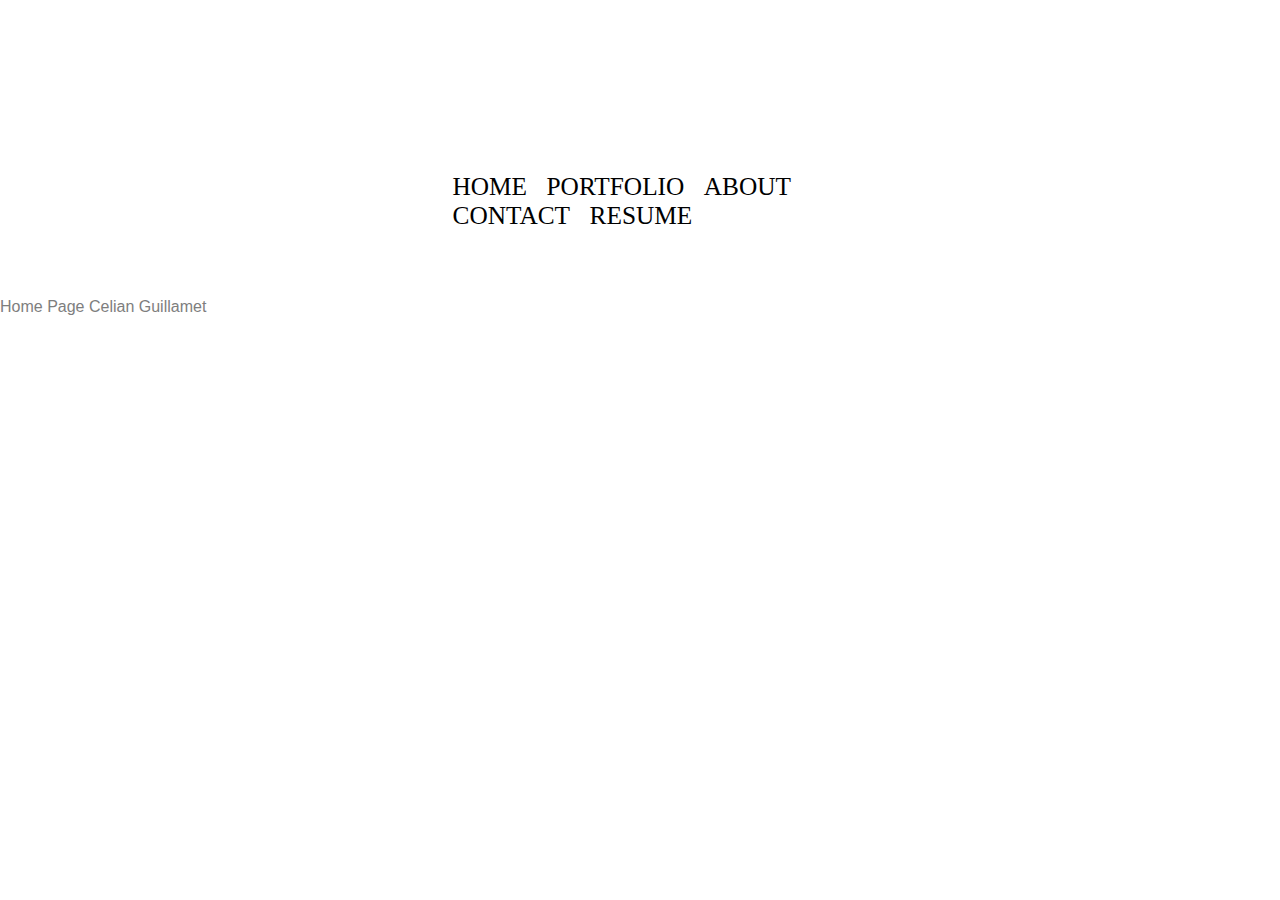
==== index.html @ 89477dce "Update index.html" ====
<!DOCTYPE html>
<!--[if lt IE 7]>      <html class="no-js lt-ie9 lt-ie8 lt-ie7"> <![endif]-->
<!--[if IE 7]>         <html class="no-js lt-ie9 lt-ie8"> <![endif]-->
<!--[if IE 8]>         <html class="no-js lt-ie9"> <![endif]-->
<!--[if gt IE 8]><!--> <html class="no-js"> <!--<![endif]-->
<head>
	<meta charset="utf-8">
	<meta http-equiv="X-UA-Compatible" content="IE=edge">
	<title>Celian Guillamet </title>

	<!--iOS -->
	<meta name="viewport" content="width=device-width, initial-scale=1.0">


	<link href='http://fonts.googleapis.com/css?family=Slabo+27px' rel='stylesheet' type='text/css'>
	<link href='http://fonts.googleapis.com/css?family=Roboto+Condensed' rel='stylesheet' type='text/css'>
	<link rel="stylesheet" href="normalize.css">
	<link rel="stylesheet" href="style.css">
	<script src="modernizr-2.6.2.min.js"></script>
	<style type="text/css">
	.back-link a {
		color: #4ca340;
		text-decoration: none; 
		border-bottom: 1px #4ca340 solid;
	}
	.back-link a:hover,
	.back-link a:focus {
		color: #408536; 
		text-decoration: none;
		border-bottom: 1px #408536 solid;
	}
	h1 {
		height: 100%;
		margin: 0;
		font-size: 14px;
		font-family: 'Open Sans', sans-serif;
		font-size: 32px;
		margin-bottom: 3px;
	}

	</style>
</head>
<body >



		

<header>
<div id="logo">
	<img src="http://i.imgur.com/Wp1vOdD.png" alt="logo" title="my logo">
	</div>
	
	
    <div id="menu">
			<div class="menu">
			<a href="index.html" class="menu0">HOME</a>
		</div>
		<div class="menu">
			<a href="portfolio.html" class="menu0">PORTFOLIO</a>
		</div>
		
		<div class="menu">
			<a href="about.html" class="menu1">ABOUT</a>
		</div>
		
		<div class="menu">
			<a href="contact.html" class="menu1">CONTACT</a>
		</div>
			<div class="menu">
			<a href="resume.html" class="menu0">RESUME</a>
		</div>
</div>
</header>
<section>
	<p text-align="center">Home Page Celian Guillamet</p>
</section>
<br>
<br>
<footer>

</footer>
</body>
</html>
---- style.css ----
/* ==========================================================================
   Chrome Frame prompt
   ========================================================================== */

.chromeframe {
    margin: 0.2em 0;
    background: #ccc;
    color: #000;
    padding: 0.2em 0;
}

/* */
p {
    line-height: 1.33em;
    color: #7E7E7E;
}
h1 {
    color: #9a0817;
}
body{
		background-image: url("http://s7.postimg.org/vqp61dvij/149_H.jpg");
		background-repeat: no-repeat;
		background-position: center center;
		background-attachment: fixed;
		-webkit-background-size: cover;
		-moz-background-size: cover;
		-o-background-size: cover;
		background-size: cover;
}


#about
{
    width:500px;
    height: 262px;
    margin-left: auto;
    margin-right: auto;
    position: relative;
    font-family: 'Roboto Condensed', sans-serif;
}

#img{
    background-image: url("http://s9.postimg.org/uqagzuob3/186_H.jpg");
    width:auto;
    height:200px;
    
}
#name{
    width:500px;
    height: 262px;
    margin-left: auto;
    margin-right: auto;
    position: relative;
    color:#DC143C;
    font-family: 'Slabo 27px', serif;
    font-style: italic;
    font-size: 14pt;
}
#name1{
    width:450px;
    height: 200px;
    margin-left: auto;
    margin-right: auto;
    position: relative;
    color:#DC143C;
    font-family: 'Slabo 27px', serif;
    font-style: italic;
    font-size: 25pt;
}

/* /// HEADER /// */
#logo
{
 width:924;
}
#logo
{
 width: 924px;
 height: 262px;
 margin-left: auto;
 margin-right: 230px;
 top: -40px;
 position: relative;
 z-index: 10;
}

#menu 
{
width: 405px;
height: 18px;
margin-left: auto;
margin-right: auto;
top: -90px;
position: relative;
z-index: 25;
}

.menu
{
    font-family: "Champagne & Limousines";
    font-size: 19pt;
    color: black;
    display: inline-block;
    margin-left: 15px;
}

.menu1
{
    font-family: "Champagne & Limousines";
    color: black;
    text-decoration: none;
}
.menu0
{
    font-family: "Champagne & Limousines";
    color: black;
    text-decoration: none;
}
.menu0:hover
{
    font-family: "Champagne & Limousines";
    color: #6D071A;
    text-decoration: none;
}
.menu1:hover
{
    font-family: "Champagne & Limousines";
    color: #6D071A;
    text-decoration: none;
}
/* /// CENTRE /// */

#centre
{
    width:1020px;
    height:100%;
    margin-right: auto;
    margin-left: auto;
    margin-top: 50px;
}
    
#block
{   
width:1024px;
height:770px;
margin:auto;
}

.colonne {
width:220px;
height: 300px;
position: relative;
margin-right:16px;
margin-left:16px;
display:inline-block;
}

.image { /*grand carré*/
width:220px;
height: 300px;
position: relative;
display:inline-block;
}

          .image2 { /*moyen1 carré*/
              width:220px;
              height: 250px;
              position: relative;
              display:inline-block;
              }
          
          .image3 { /*moyen2 carré*/
              width:220px;
              height: 190px;
              position: relative;
              display:inline-block;
              }
        
          .image4 { /*petit carré*/
                width:220px;
                height: 150px;
                position: relative;
                display:inline-block;
                }

.bloctexte {
text-decoration: none;
color:#000;
width:220px;
height: 20px;
margin-top: 15px;
position: relative;
display:inline-block;
/* font-family: "Champagne & Limousines Bold"; */
font-size:12px;
text-align:center;
}

.bc2 {
text-decoration: none;
color: #CCC;
width:220px;
height: 20px;
margin-bottom: 15px;
position: relative;
display:inline-block;

/*font-family: "Champagne & Limousines";*/
font-size:12px;
text-align:center;
}
/* /// FOOTER /// */


#loader-wrapper {
    position: fixed;
    top: 0;
    left: 0;
    width: 100%;
    height: 100%;
    z-index: 1000;
}
#loader {
    display: block;
    position: relative;
    left: 50%;
    top: 50%;
    width: 150px;
    height: 150px;
    margin: -75px 0 0 -75px;
    border-radius: 50%;
    border: 3px solid transparent;
    border-top-color: #9a0817;

    -webkit-animation: spin 2s linear infinite; /* Chrome, Opera 15+, Safari 5+ */
    animation: spin 2s linear infinite; /* Chrome, Firefox 16+, IE 10+, Opera */

    z-index: 1001;
}

    #loader:before {
        content: "";
        position: absolute;
        top: 5px;
        left: 5px;
        right: 5px;
        bottom: 5px;
        border-radius: 50%;
        border: 3px solid transparent;
        border-top-color: #7b0612;

        -webkit-animation: spin 3s linear infinite; /* Chrome, Opera 15+, Safari 5+ */
        animation: spin 3s linear infinite; /* Chrome, Firefox 16+, IE 10+, Opera */
    }

    #loader:after {
        content: "";
        position: absolute;
        top: 15px;
        left: 15px;
        right: 15px;
        bottom: 15px;
        border-radius: 50%;
        border: 3px solid transparent;
        border-top-color: #5c040d;

        -webkit-animation: spin 1.5s linear infinite; /* Chrome, Opera 15+, Safari 5+ */
          animation: spin 1.5s linear infinite; /* Chrome, Firefox 16+, IE 10+, Opera */
    }

    @-webkit-keyframes spin {
        0%   { 
            -webkit-transform: rotate(0deg);  /* Chrome, Opera 15+, Safari 3.1+ */
            -ms-transform: rotate(0deg);  /* IE 9 */
            transform: rotate(0deg);  /* Firefox 16+, IE 10+, Opera */
        }
        100% {
            -webkit-transform: rotate(360deg);  /* Chrome, Opera 15+, Safari 3.1+ */
            -ms-transform: rotate(360deg);  /* IE 9 */
            transform: rotate(360deg);  /* Firefox 16+, IE 10+, Opera */
        }
    }
    @keyframes spin {
        0%   { 
            -webkit-transform: rotate(0deg);  /* Chrome, Opera 15+, Safari 3.1+ */
            -ms-transform: rotate(0deg);  /* IE 9 */
            transform: rotate(0deg);  /* Firefox 16+, IE 10+, Opera */
        }
        100% {
            -webkit-transform: rotate(360deg);  /* Chrome, Opera 15+, Safari 3.1+ */
            -ms-transform: rotate(360deg);  /* IE 9 */
            transform: rotate(360deg);  /* Firefox 16+, IE 10+, Opera */
        }
    }

    #loader-wrapper .loader-section {
        position: fixed;
        top: 0;
        width: 51%;
        height: 100%;
        background: #222222;
        z-index: 1000;
        -webkit-transform: translateX(0);  /* Chrome, Opera 15+, Safari 3.1+ */
        -ms-transform: translateX(0);  /* IE 9 */
        transform: translateX(0);  /* Firefox 16+, IE 10+, Opera */
    }

    #loader-wrapper .loader-section.section-left {
        left: 0;
    }

    #loader-wrapper .loader-section.section-right {
        right: 0;
    }

    /* Loaded */
    .loaded #loader-wrapper .loader-section.section-left {
        -webkit-transform: translateX(-100%);  /* Chrome, Opera 15+, Safari 3.1+ */
            -ms-transform: translateX(-100%);  /* IE 9 */
                transform: translateX(-100%);  /* Firefox 16+, IE 10+, Opera */

        -webkit-transition: all 0.7s 0.3s cubic-bezier(0.645, 0.045, 0.355, 1.000);  
                transition: all 0.7s 0.3s cubic-bezier(0.645, 0.045, 0.355, 1.000);
    }

    .loaded #loader-wrapper .loader-section.section-right {
        -webkit-transform: translateX(100%);  /* Chrome, Opera 15+, Safari 3.1+ */
            -ms-transform: translateX(100%);  /* IE 9 */
                transform: translateX(100%);  /* Firefox 16+, IE 10+, Opera */

-webkit-transition: all 0.7s 0.3s cubic-bezier(0.645, 0.045, 0.355, 1.000);  
        transition: all 0.7s 0.3s cubic-bezier(0.645, 0.045, 0.355, 1.000);
    }
    
    .loaded #loader {
        opacity: 0;
        -webkit-transition: all 0.3s ease-out;  
                transition: all 0.3s ease-out;
    }
    .loaded #loader-wrapper {
        visibility: hidden;

        -webkit-transform: translateY(-100%);  /* Chrome, Opera 15+, Safari 3.1+ */
            -ms-transform: translateY(-100%);  /* IE 9 */
                transform: translateY(-100%);  /* Firefox 16+, IE 10+, Opera */

        -webkit-transition: all 0.3s 1s ease-out;  
                transition: all 0.3s 1s ease-out;
    }
    
    /* JavaScript Turned Off */
    .no-js #loader-wrapper {
        display: none;
    }
    .no-js h1 {
        color: #222222;
    }

    #content {
        margin: 0 auto;
        padding-bottom: 50px;
        width: 80%;
        max-width: 978px;
    }  








.ir {
    background-color: transparent;
    border: 0;
    overflow: hidden;
    /* IE 6/7 fallback */
    *text-indent: -9999px;
}

.ir:before {
    content: "";
    display: block;
    width: 0;
    height: 150%;
}


.hidden {
    display: none !important;
    visibility: hidden;
}



.visuallyhidden {
    border: 0;
    clip: rect(0 0 0 0);
    height: 1px;
    margin: -1px;
    overflow: hidden;
    padding: 0;
    position: absolute;
    width: 1px;
}


.visuallyhidden.focusable:active,
.visuallyhidden.focusable:focus {
    clip: auto;
    height: auto;
    margin: 0;
    overflow: visible;
    position: static;
    width: auto;
}



.invisible {
    visibility: hidden;
}



.clearfix:before,
.clearfix:after {
    content: " ";
    display: table; 
}

.clearfix:after {
    clear: both;
}


.clearfix {
    *zoom: 1;
}


@media only screen and (min-width: 35em) {

}

@media print{
       (-o-min-device-pixel-ratio: 5/4),
       (-webkit-min-device-pixel-ratio: 1.25),
       (min-resolution: 120dpi) {

}



@media print {
    * {
        background: transparent !important;
        color: #000 !important;
        box-shadow: none !important;
        text-shadow: none !important;
    }

    a,
    a:visited {
        text-decoration: underline;
    }

    a[href]:after {
        content: " (" attr(href) ")";
    }

    abbr[title]:after {
        content: " (" attr(title) ")";
    }



    .ir a:after,
    a[href^="javascript:"]:after,
    a[href^="#"]:after {
        content: "";
    }

    pre,
    blockquote {
        border: 1px solid #999;
        page-break-inside: avoid;
    }

    thead {
        display: table-header-group; /* h5bp.com/t */
    }

    tr,
    img {
        page-break-inside: avoid;
    }

    img {
        max-width: 100% !important;
    }

    @page {
        margin: 0.5cm;
    }

    p,
    h2,
    h3 {
        orphans: 3;
        widows: 3;
    }

    h2,
    h3 {
        page-break-after: avoid;
    }
}
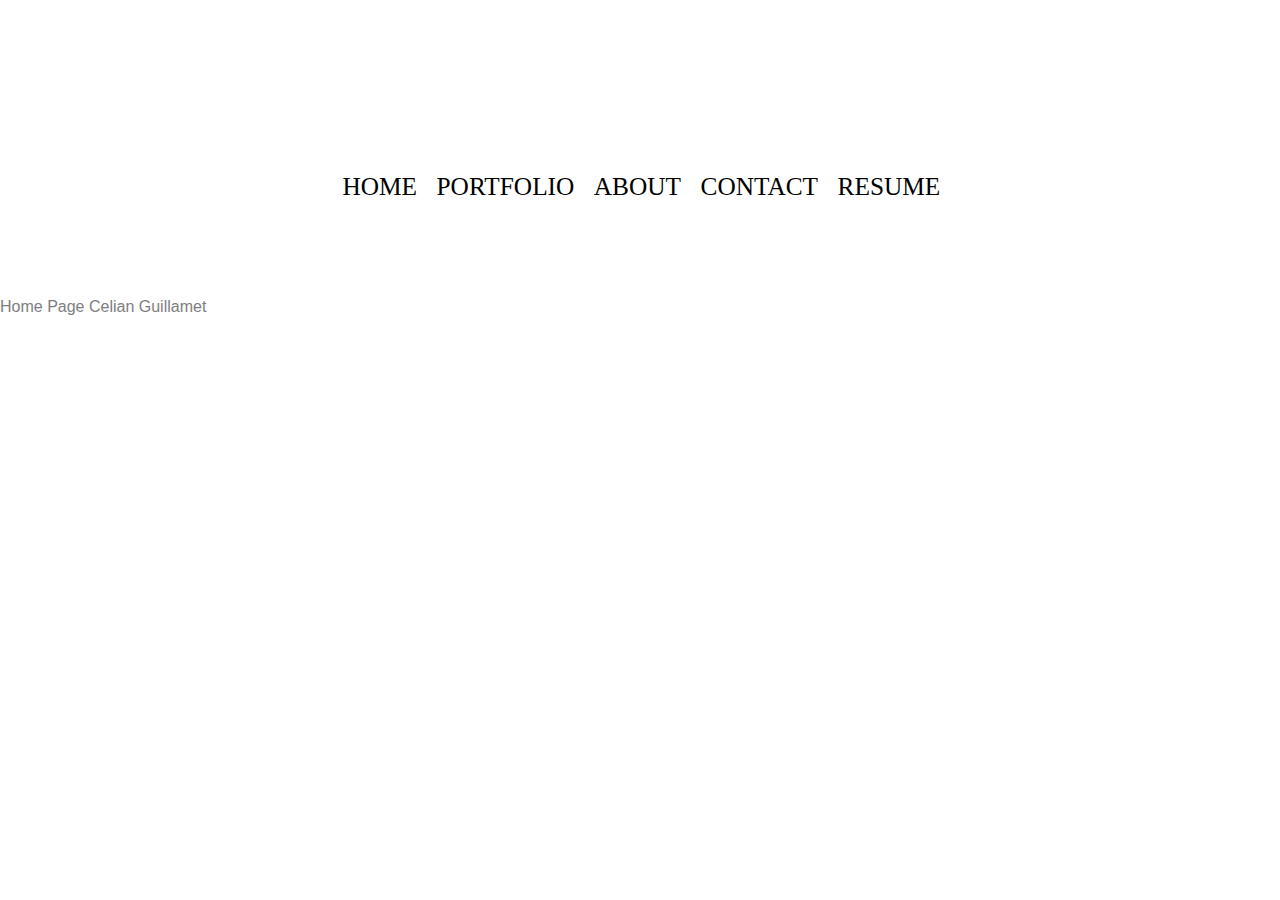
==== commit 4f0d71a3: "Update index.html" ====
--- a/index.html
+++ b/index.html
@@ -14,6 +14,7 @@
 
 	<link href='http://fonts.googleapis.com/css?family=Slabo+27px' rel='stylesheet' type='text/css'>
 	<link href='http://fonts.googleapis.com/css?family=Roboto+Condensed' rel='stylesheet' type='text/css'>
+	<link rel="stylesheet" href="//maxcdn.bootstrapcdn.com/font-awesome/4.3.0/css/font-awesome.min.css">
 	<link rel="stylesheet" href="normalize.css">
 	<link rel="stylesheet" href="style.css">
 	<script src="modernizr-2.6.2.min.js"></script>
--- a/style.css
+++ b/style.css
@@ -87,7 +87,7 @@
 
 #menu 
 {
-width: 405px;
+width: 625px;
 height: 18px;
 margin-left: auto;
 margin-right: auto;
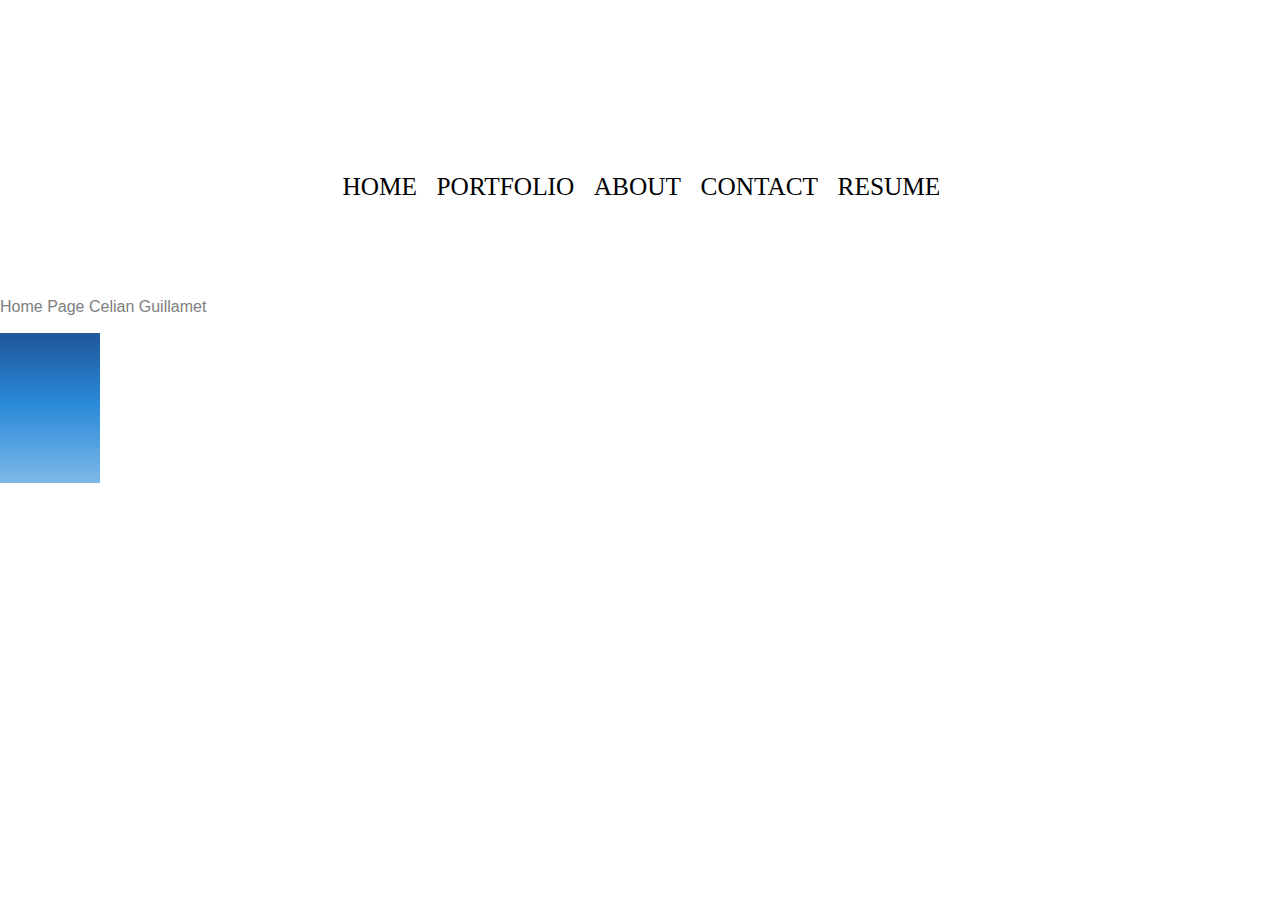
==== commit f708cbf5: "Update index.html" ====
--- a/index.html
+++ b/index.html
@@ -75,6 +75,14 @@
 </header>
 <section>
 	<p text-align="center">Home Page Celian Guillamet</p>
+	<div style="width:100px; height:150px; background: #1e5799; /* Old browsers */
+background: -moz-linear-gradient(top, #1e5799 0%, #2989d8 47%, #7db9e8 100%); /* FF3.6+ */
+background: -webkit-gradient(linear, left top, left bottom, color-stop(0%,#1e5799), color-stop(47%,#2989d8), color-stop(100%,#7db9e8)); /* Chrome,Safari4+ */
+background: -webkit-linear-gradient(top, #1e5799 0%,#2989d8 47%,#7db9e8 100%); /* Chrome10+,Safari5.1+ */
+background: -o-linear-gradient(top, #1e5799 0%,#2989d8 47%,#7db9e8 100%); /* Opera 11.10+ */
+background: -ms-linear-gradient(top, #1e5799 0%,#2989d8 47%,#7db9e8 100%); /* IE10+ */
+background: linear-gradient(to bottom, #1e5799 0%,#2989d8 47%,#7db9e8 100%); /* W3C */
+filter: progid:DXImageTransform.Microsoft.gradient( startColorstr='#1e5799', endColorstr='#7db9e8',GradientType=0 ); /* IE6-9 */"></div>
 </section>
 <br>
 <br>
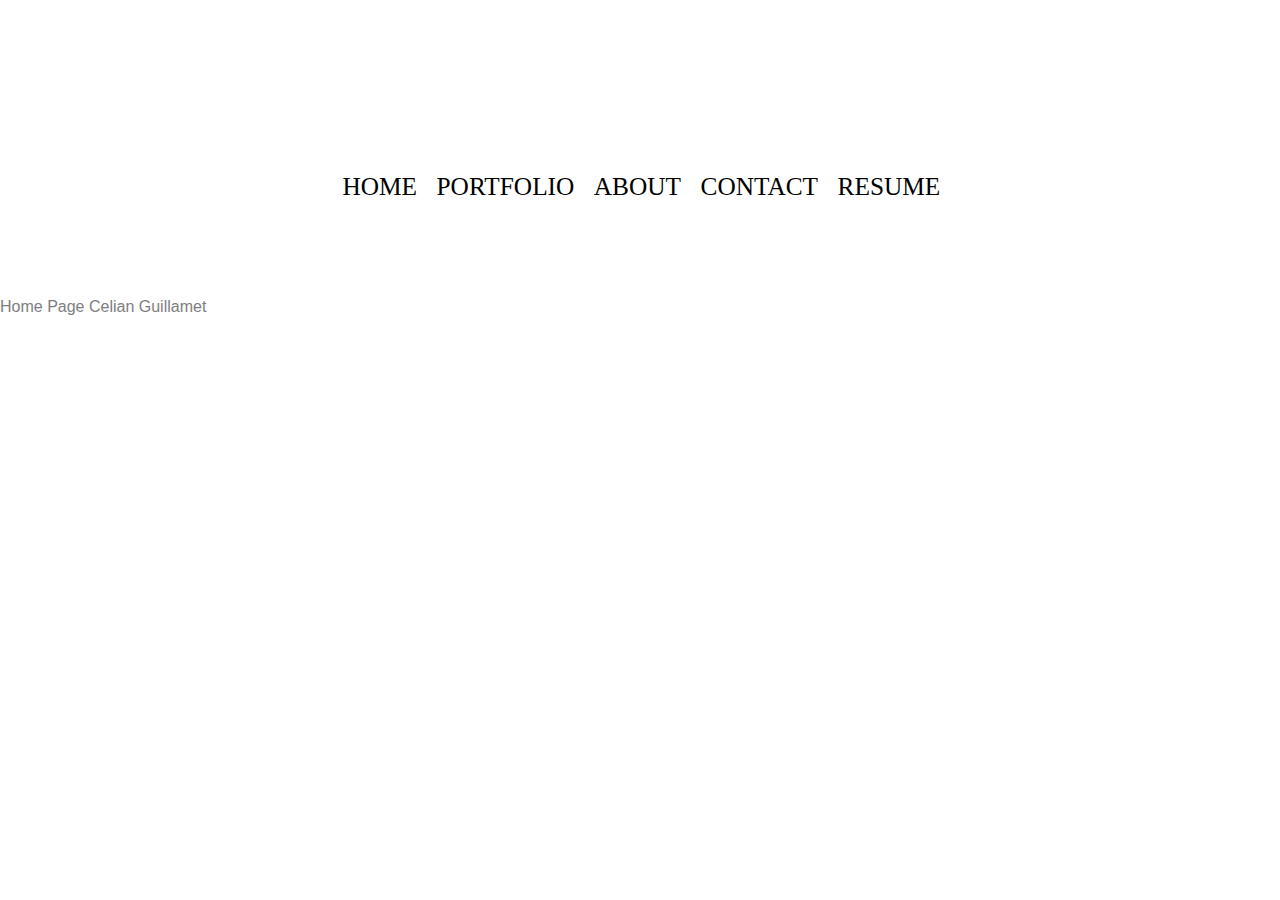
==== commit 7f63f5cd: "Update index.html" ====
--- a/index.html
+++ b/index.html
@@ -11,12 +11,13 @@
 	<!--iOS -->
 	<meta name="viewport" content="width=device-width, initial-scale=1.0">
 
-
+	<script src="//cdnjs.cloudflare.com/ajax/libs/lightbox2/2.7.1/js/lightbox.min.js"></script>
 	<link href='http://fonts.googleapis.com/css?family=Slabo+27px' rel='stylesheet' type='text/css'>
 	<link href='http://fonts.googleapis.com/css?family=Roboto+Condensed' rel='stylesheet' type='text/css'>
 	<link rel="stylesheet" href="//maxcdn.bootstrapcdn.com/font-awesome/4.3.0/css/font-awesome.min.css">
 	<link rel="stylesheet" href="normalize.css">
 	<link rel="stylesheet" href="style.css">
+	<link rel="icon" href="favicon.ico" type="image/x-icon" />
 	<script src="modernizr-2.6.2.min.js"></script>
 	<style type="text/css">
 	.back-link a {
@@ -75,14 +76,7 @@
 </header>
 <section>
 	<p text-align="center">Home Page Celian Guillamet</p>
-	<div style="width:100px; height:150px; background: #1e5799; /* Old browsers */
-background: -moz-linear-gradient(top, #1e5799 0%, #2989d8 47%, #7db9e8 100%); /* FF3.6+ */
-background: -webkit-gradient(linear, left top, left bottom, color-stop(0%,#1e5799), color-stop(47%,#2989d8), color-stop(100%,#7db9e8)); /* Chrome,Safari4+ */
-background: -webkit-linear-gradient(top, #1e5799 0%,#2989d8 47%,#7db9e8 100%); /* Chrome10+,Safari5.1+ */
-background: -o-linear-gradient(top, #1e5799 0%,#2989d8 47%,#7db9e8 100%); /* Opera 11.10+ */
-background: -ms-linear-gradient(top, #1e5799 0%,#2989d8 47%,#7db9e8 100%); /* IE10+ */
-background: linear-gradient(to bottom, #1e5799 0%,#2989d8 47%,#7db9e8 100%); /* W3C */
-filter: progid:DXImageTransform.Microsoft.gradient( startColorstr='#1e5799', endColorstr='#7db9e8',GradientType=0 ); /* IE6-9 */"></div>
+<iframe margin="auto" width="560" height="315" src="https://www.youtube.com/embed/wcAMBkMhJaM" frameborder="0" allowfullscreen></iframe>
 </section>
 <br>
 <br>
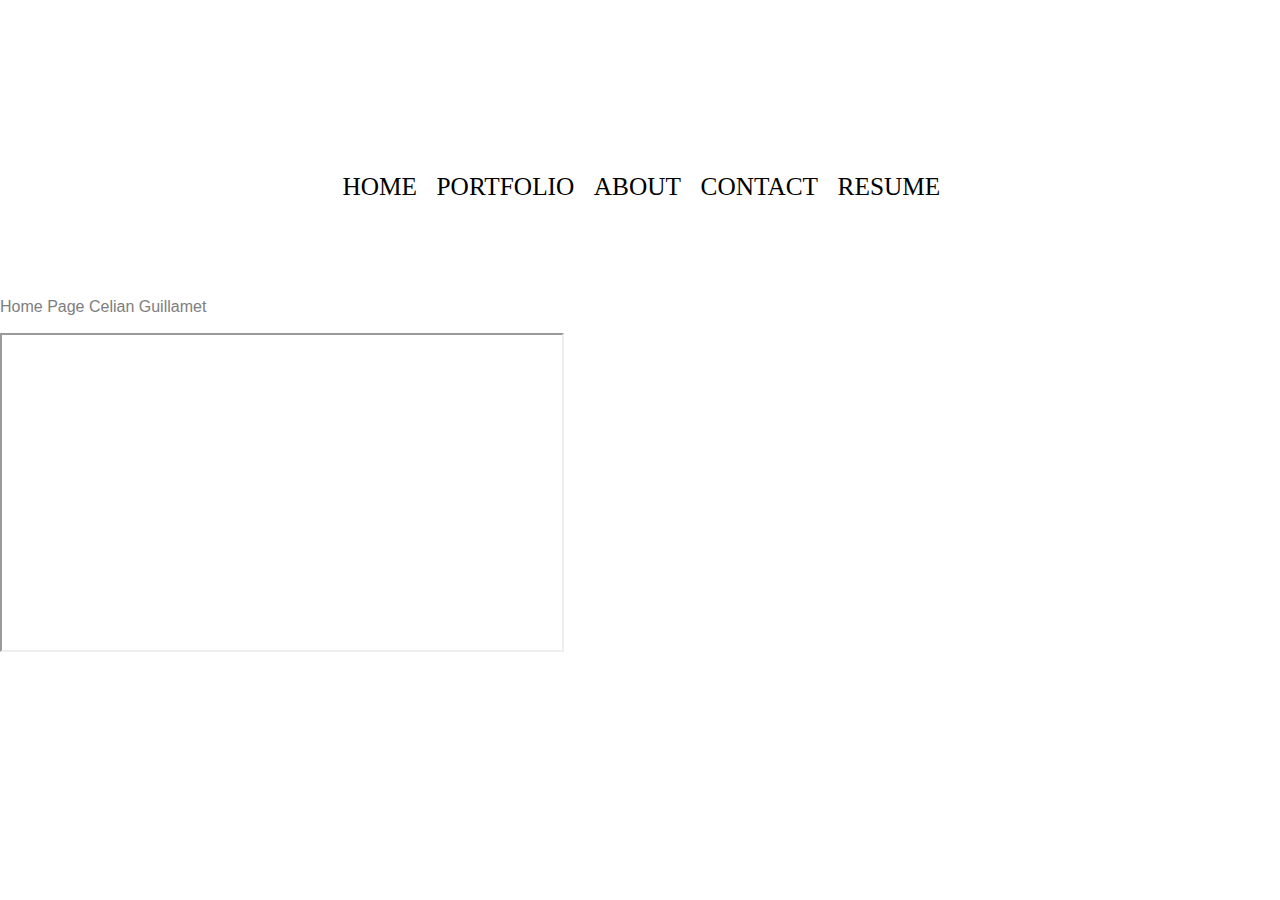
==== commit 731acb3f: "Update index.html" ====
--- a/index.html
+++ b/index.html
@@ -75,8 +75,8 @@
 </div>
 </header>
 <section>
-	<p text-align="center">Home Page Celian Guillamet</p>
-<iframe margin="auto" width="560" height="315" src="https://www.youtube.com/embed/wcAMBkMhJaM" frameborder="0" allowfullscreen></iframe>
+	<p >Home Page Celian Guillamet</p>
+<iframe  width="560" height="315" src="https://www.youtube.com/embed/wcAMBkMhJaM"  allowfullscreen></iframe>
 </section>
 <br>
 <br>
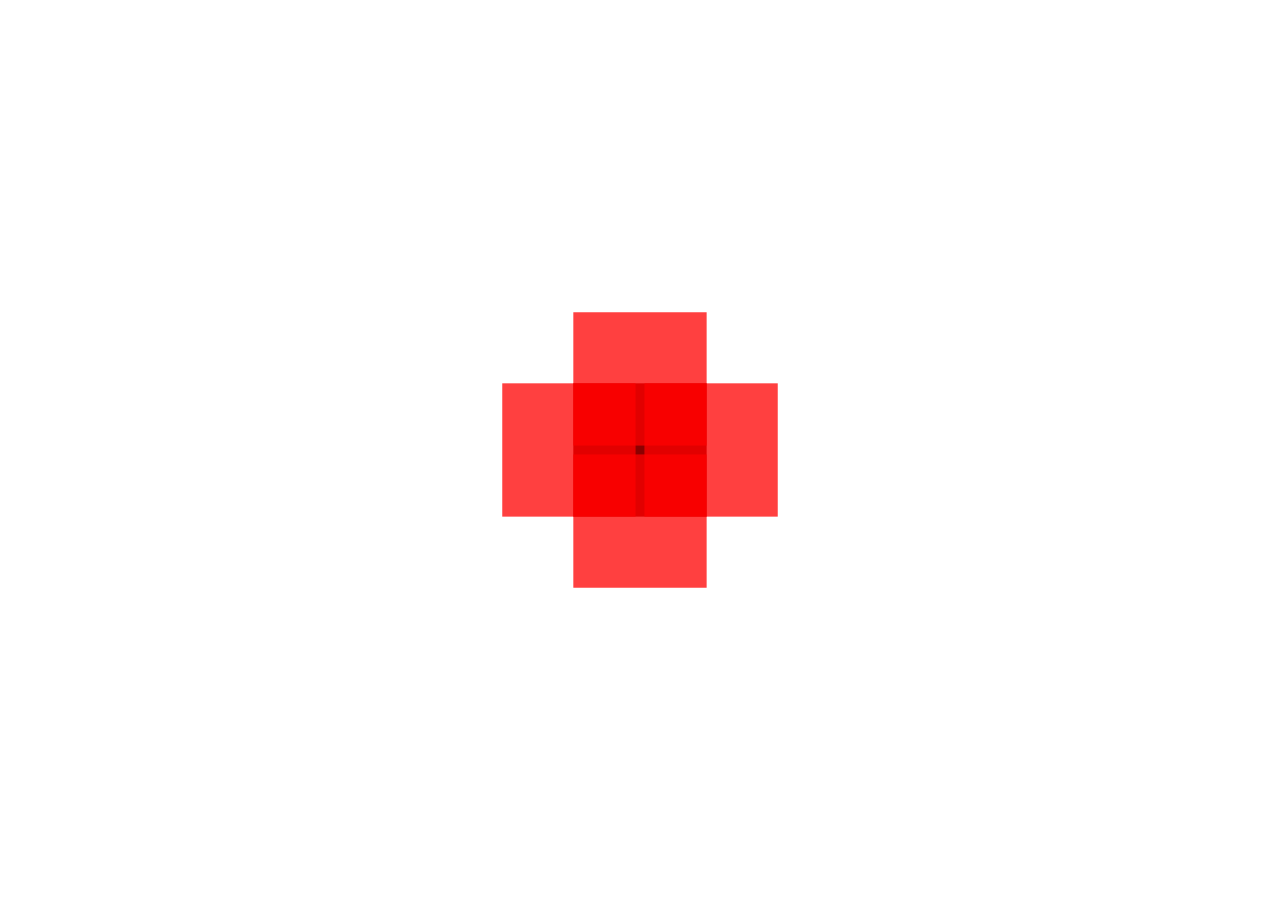
==== commit 8ab9f4e3: "celian" ====
--- a/index.html
+++ b/index.html
@@ -1,87 +1,93 @@
 <!DOCTYPE html>
-<!--[if lt IE 7]>      <html class="no-js lt-ie9 lt-ie8 lt-ie7"> <![endif]-->
-<!--[if IE 7]>         <html class="no-js lt-ie9 lt-ie8"> <![endif]-->
-<!--[if IE 8]>         <html class="no-js lt-ie9"> <![endif]-->
-<!--[if gt IE 8]><!--> <html class="no-js"> <!--<![endif]-->
+<html>
 <head>
-	<meta charset="utf-8">
-	<meta http-equiv="X-UA-Compatible" content="IE=edge">
-	<title>Celian Guillamet </title>
+	<title>home</title>
+	<style type="text/css">
+		body {
+  margin: 0;
+  height: 100vh;
+}
 
-	<!--iOS -->
-	<meta name="viewport" content="width=device-width, initial-scale=1.0">
+.svg {
+  margin: auto;
+  position: absolute;
+  top: 0; right: 0; bottom: 0; left: 0;
+  width: 400px;
+  height: 400px;
+  animation: mainRotate 9s infinite ease-out;
+}
 
-	<script src="//cdnjs.cloudflare.com/ajax/libs/lightbox2/2.7.1/js/lightbox.min.js"></script>
-	<link href='http://fonts.googleapis.com/css?family=Slabo+27px' rel='stylesheet' type='text/css'>
-	<link href='http://fonts.googleapis.com/css?family=Roboto+Condensed' rel='stylesheet' type='text/css'>
-	<link rel="stylesheet" href="//maxcdn.bootstrapcdn.com/font-awesome/4.3.0/css/font-awesome.min.css">
-	<link rel="stylesheet" href="normalize.css">
-	<link rel="stylesheet" href="style.css">
-	<link rel="icon" href="favicon.ico" type="image/x-icon" />
-	<script src="modernizr-2.6.2.min.js"></script>
-	<style type="text/css">
-	.back-link a {
-		color: #4ca340;
-		text-decoration: none; 
-		border-bottom: 1px #4ca340 solid;
-	}
-	.back-link a:hover,
-	.back-link a:focus {
-		color: #408536; 
-		text-decoration: none;
-		border-bottom: 1px #408536 solid;
-	}
-	h1 {
-		height: 100%;
-		margin: 0;
-		font-size: 14px;
-		font-family: 'Open Sans', sans-serif;
-		font-size: 32px;
-		margin-bottom: 3px;
-	}
+@keyframes mainRotate {
+  100% {
+    transform: rotate(360deg);
+  }
+}
+
+.squares { 
+  fill: red;
+  opacity: .75;
+  animation: squares 3s infinite linear alternate;
+  transform-origin: 50% 50%;
+}
+
+@keyframes squares {
+  100% {
+    fill: darkred;
+    transform: rotate(360deg);
+  }
+}
+
+.center {
+  fill: darkred;
+  animation: centerSquare 3s infinite linear alternate;
+  transform-origin: 50% 50%;
+}
+
+@keyframes centerSquare {
+  100% {
+    fill: red;
+    transform: rotate(360deg);
+  }
+}
 
 	</style>
 </head>
-<body >
-
-
-
-		
-
-<header>
-<div id="logo">
-	<img src="http://i.imgur.com/Wp1vOdD.png" alt="logo" title="my logo">
-	</div>
-	
-	
-    <div id="menu">
-			<div class="menu">
-			<a href="index.html" class="menu0">HOME</a>
-		</div>
-		<div class="menu">
-			<a href="portfolio.html" class="menu0">PORTFOLIO</a>
-		</div>
-		
-		<div class="menu">
-			<a href="about.html" class="menu1">ABOUT</a>
-		</div>
-		
-		<div class="menu">
-			<a href="contact.html" class="menu1">CONTACT</a>
-		</div>
-			<div class="menu">
-			<a href="resume.html" class="menu0">RESUME</a>
-		</div>
+<body>
+<a href="home.html">
+<div class="svg">
+  <svg viewbox="0 0 100 100">
+    <rect class="center" x="33.33" y="33.33" width="33.33" height="33.33" />
+    
+    <rect class="squares" x="0" y="33.33" width="33.33" height="33.33">
+      <animate
+                 attributeName="x"
+                 from="66.67" to="0"
+                 dur="3s"
+                 repeatCount="indefinite"/>
+    </rect>
+    <rect class="squares" x="33.33" y="33.33" width="33.33" height="33.33">
+        <animate
+                 attributeName="x"
+                 from="0" to="66.67"
+                 dur="3s"
+                 repeatCount="indefinite"/>
+    </rect>
+    <rect class="squares" x="33.33" y="0" width="33.33" height="33.33">
+        <animate
+                 attributeName="y"
+                 from="66.67" to="0"
+                 dur="3s"
+                 repeatCount="indefinite"/>
+    </rect>
+    <rect class="squares" x="33.33" y="33.33" width="33.33" height="33.33">
+        <animate
+                 attributeName="y"
+                 from="0" to="66.67"
+                 dur="3s"
+                 repeatCount="indefinite"/>
+    </rect>
+  </svg>
 </div>
-</header>
-<section>
-	<p >Home Page Celian Guillamet</p>
-<iframe  width="560" height="315" src="https://www.youtube.com/embed/wcAMBkMhJaM"  allowfullscreen></iframe>
-</section>
-<br>
-<br>
-<footer>
-
-</footer>
+</a>
 </body>
-</html>
+</html>